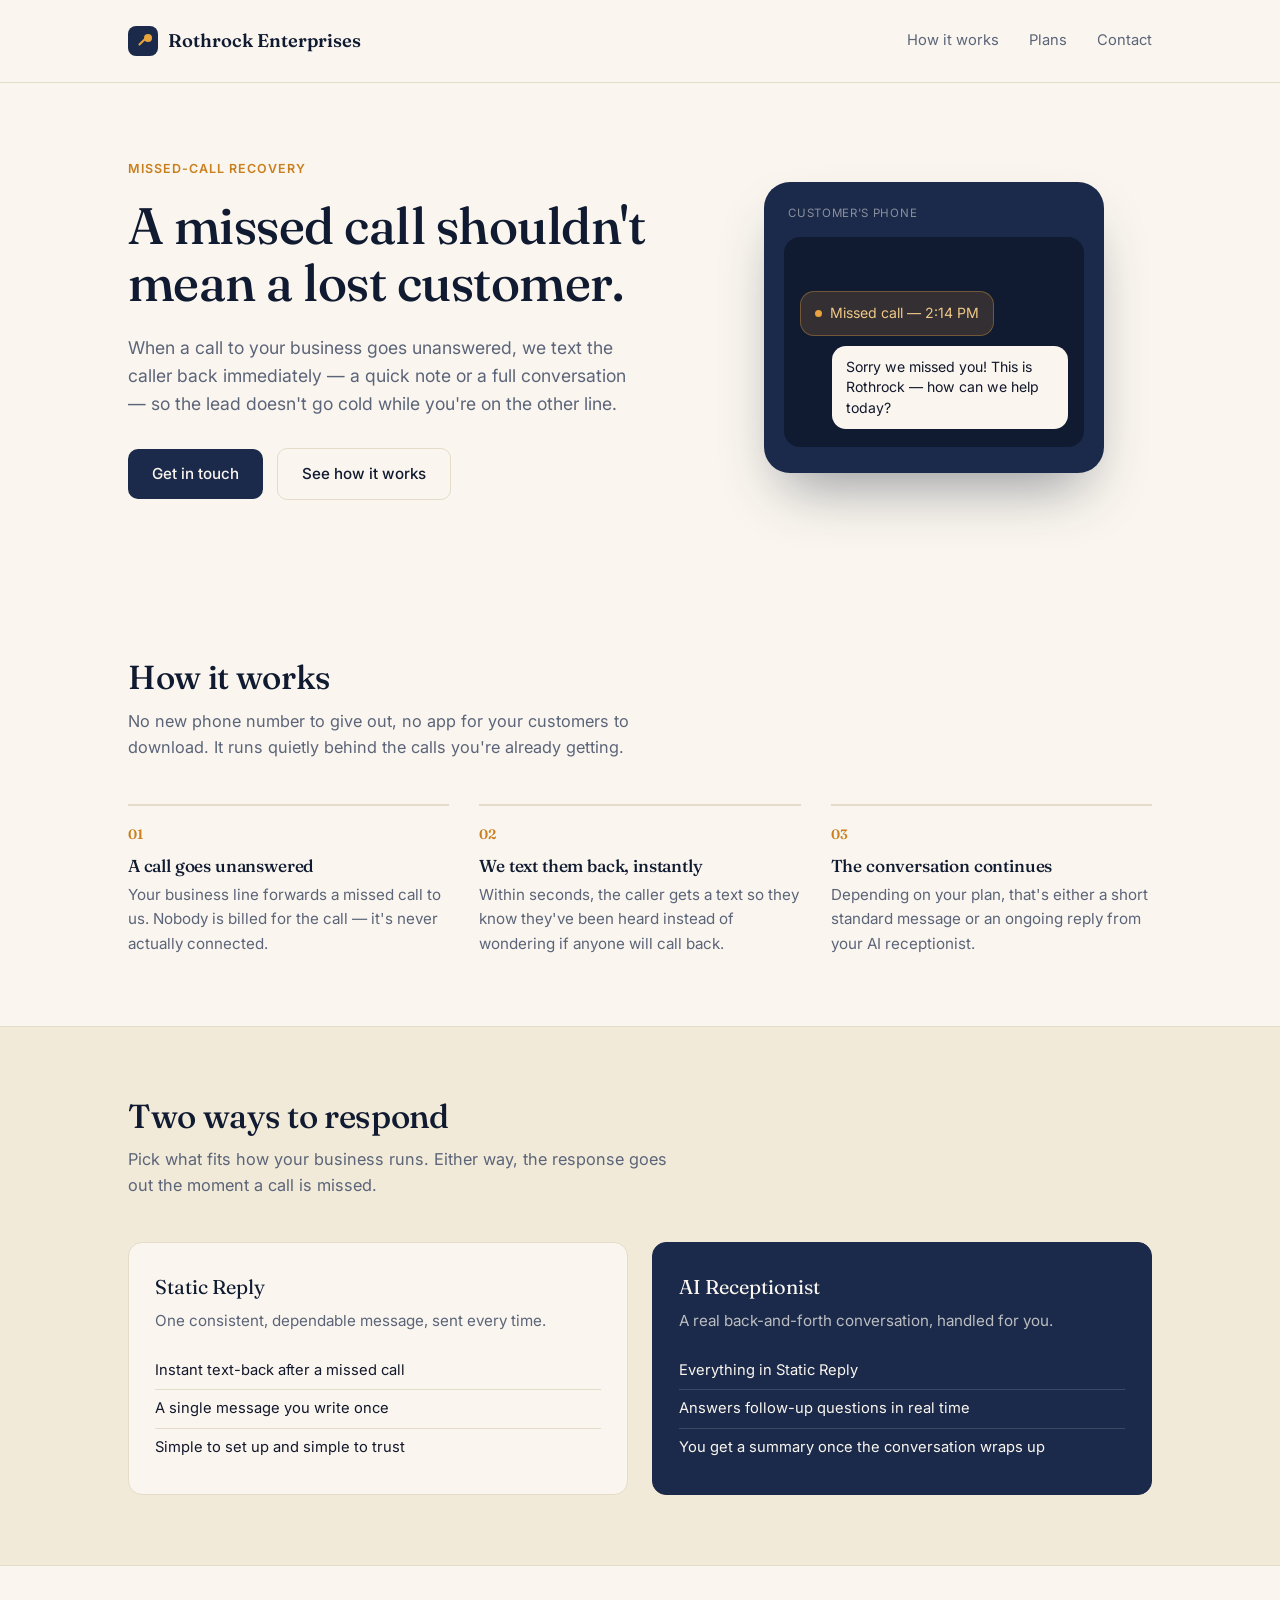
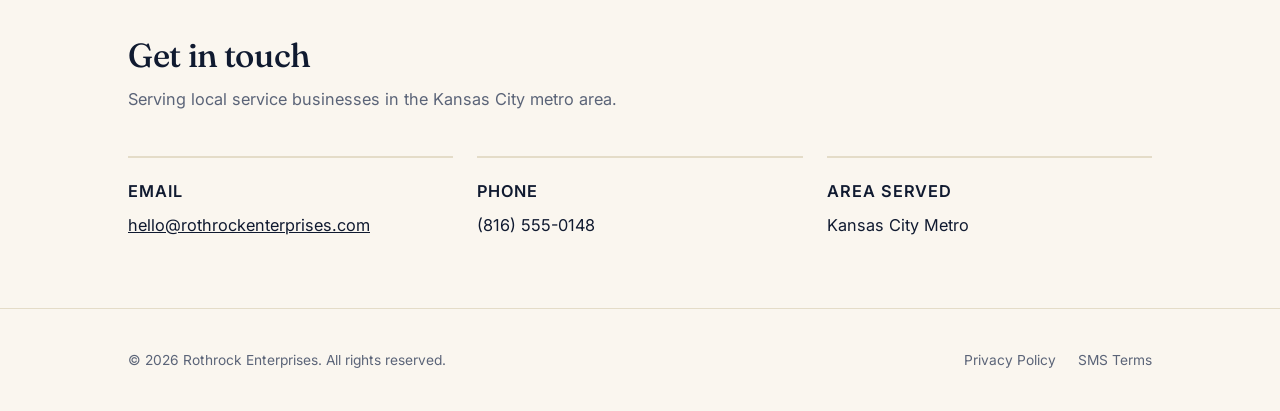
==== index.html @ ddaded7f "Add files via upload" ====
<!DOCTYPE html>
<html lang="en">
<head>
<meta charset="UTF-8">
<meta name="viewport" content="width=device-width, initial-scale=1.0">
<title>Rothrock Enterprises — Missed-Call Text-Back for Local Businesses</title>
<meta name="description" content="Rothrock Enterprises helps local service businesses text customers back the moment a call is missed, so no lead goes cold.">
<link rel="stylesheet" href="style.css">
</head>
<body>

<header class="site-header">
  <div class="container">
    <a class="brand" href="/">
      <span class="brand__mark" aria-hidden="true"></span>
      Rothrock Enterprises
    </a>
    <nav class="site-nav">
      <a href="#how-it-works">How it works</a>
      <a href="#plans">Plans</a>
      <a href="#contact">Contact</a>
    </nav>
  </div>
</header>

<section class="hero">
  <div class="container">
    <div>
      <span class="eyebrow">Missed-call recovery</span>
      <h1>A missed call shouldn't mean a lost customer.</h1>
      <p class="lead">
        When a call to your business goes unanswered, we text the caller back
        immediately — a quick note or a full conversation — so the lead
        doesn't go cold while you're on the other line.
      </p>
      <a class="btn" href="#contact">Get in touch</a>
      <a class="btn btn--ghost" href="#how-it-works">See how it works</a>
    </div>

    <div class="phone-mock" aria-hidden="true">
      <div class="phone-mock__label">Customer's phone</div>
      <div class="phone-mock__screen">
        <div class="bubble bubble--missed">
          <span class="bubble__dot"></span>
          Missed call — 2:14 PM
        </div>
        <div class="bubble bubble--sent">
          Sorry we missed you! This is Rothrock — how can we help today?
        </div>
      </div>
    </div>
  </div>
</section>

<section class="section" id="how-it-works">
  <div class="container">
    <div class="section-head">
      <h2>How it works</h2>
      <p>No new phone number to give out, no app for your customers to
        download. It runs quietly behind the calls you're already getting.</p>
    </div>

    <div class="steps">
      <div class="step">
        <span class="step__num">01</span>
        <h3>A call goes unanswered</h3>
        <p>Your business line forwards a missed call to us. Nobody is
          billed for the call — it's never actually connected.</p>
      </div>
      <div class="step">
        <span class="step__num">02</span>
        <h3>We text them back, instantly</h3>
        <p>Within seconds, the caller gets a text so they know they've been
          heard instead of wondering if anyone will call back.</p>
      </div>
      <div class="step">
        <span class="step__num">03</span>
        <h3>The conversation continues</h3>
        <p>Depending on your plan, that's either a short standard message
          or an ongoing reply from your AI receptionist.</p>
      </div>
    </div>
  </div>
</section>

<section class="section section--alt" id="plans">
  <div class="container">
    <div class="section-head">
      <h2>Two ways to respond</h2>
      <p>Pick what fits how your business runs. Either way, the response
        goes out the moment a call is missed.</p>
    </div>

    <div class="tiers">
      <div class="tier">
        <div class="tier__name">Static Reply</div>
        <p class="tier__desc">One consistent, dependable message, sent
          every time.</p>
        <ul>
          <li>Instant text-back after a missed call</li>
          <li>A single message you write once</li>
          <li>Simple to set up and simple to trust</li>
        </ul>
      </div>
      <div class="tier tier--featured">
        <div class="tier__name">AI Receptionist</div>
        <p class="tier__desc">A real back-and-forth conversation, handled
          for you.</p>
        <ul>
          <li>Everything in Static Reply</li>
          <li>Answers follow-up questions in real time</li>
          <li>You get a summary once the conversation wraps up</li>
        </ul>
      </div>
    </div>
  </div>
</section>

<section class="section" id="contact">
  <div class="container">
    <div class="section-head">
      <h2>Get in touch</h2>
      <p>Serving local service businesses in the Kansas City metro area.</p>
    </div>

    <div class="contact-grid">
      <div class="contact-card">
        <span class="contact-card__label">Email</span>
        <a href="mailto:hello@rothrockenterprises.com">hello@rothrockenterprises.com</a>
      </div>
      <div class="contact-card">
        <span class="contact-card__label">Phone</span>
        <span>(816) 555-0148</span>
      </div>
      <div class="contact-card">
        <span class="contact-card__label">Area served</span>
        <span>Kansas City Metro</span>
      </div>
    </div>
  </div>
</section>

<footer class="site-footer">
  <div class="container">
    <p>&copy; 2026 Rothrock Enterprises. All rights reserved.</p>
    <div class="footer-links">
      <a href="privacy.html">Privacy Policy</a>
      <a href="terms.html">SMS Terms</a>
    </div>
  </div>
</footer>

</body>
</html>
---- style.css ----
@import url('https://fonts.googleapis.com/css2?family=Fraunces:opsz,wght@9..144,400;9..144,500;9..144,600&family=Inter:wght@400;500;600&display=swap');

:root {
  --ink: #12172B;
  --navy: #1B2A4A;
  --navy-deep: #101A30;
  --amber: #E8A33D;
  --amber-deep: #C97F1E;
  --paper: #FAF6EF;
  --paper-alt: #F1EAD9;
  --slate: #5B6478;
  --line: #E4DCC8;
  --line-dark: rgba(255,255,255,0.14);
  --radius: 10px;
}

* { box-sizing: border-box; }

html { scroll-behavior: smooth; }

body {
  margin: 0;
  background: var(--paper);
  color: var(--ink);
  font-family: 'Inter', -apple-system, BlinkMacSystemFont, sans-serif;
  font-size: 16px;
  line-height: 1.6;
  -webkit-font-smoothing: antialiased;
}

h1, h2, h3 {
  font-family: 'Fraunces', Georgia, serif;
  font-weight: 500;
  line-height: 1.12;
  letter-spacing: -0.01em;
  margin: 0;
  color: var(--navy-deep);
}

p { margin: 0 0 1em; color: var(--ink); }

a { color: inherit; }

.container {
  max-width: 1080px;
  margin: 0 auto;
  padding: 0 28px;
}

/* ---------- Header ---------- */

.site-header {
  padding: 26px 0;
  border-bottom: 1px solid var(--line);
}

.site-header .container {
  display: flex;
  align-items: center;
  justify-content: space-between;
}

.brand {
  display: flex;
  align-items: center;
  gap: 10px;
  font-family: 'Fraunces', serif;
  font-weight: 600;
  font-size: 1.15rem;
  color: var(--navy-deep);
  text-decoration: none;
}

.brand__mark {
  width: 30px;
  height: 30px;
  border-radius: 8px;
  background: var(--navy);
  position: relative;
  flex-shrink: 0;
}

.brand__mark::before,
.brand__mark::after {
  content: '';
  position: absolute;
  background: var(--amber);
}

.brand__mark::before {
  width: 12px;
  height: 2px;
  top: 14px;
  left: 9px;
  border-radius: 2px;
  transform: rotate(-45deg);
}

.brand__mark::after {
  width: 8px;
  height: 8px;
  border-radius: 50%;
  top: 8px;
  right: 6px;
}

nav.site-nav {
  display: flex;
  gap: 30px;
  font-size: 0.92rem;
}

nav.site-nav a {
  text-decoration: none;
  color: var(--slate);
}

nav.site-nav a:hover { color: var(--navy-deep); }

/* ---------- Hero ---------- */

.hero {
  padding: 72px 0 88px;
}

.hero .container {
  display: grid;
  grid-template-columns: 1.1fr 0.9fr;
  gap: 56px;
  align-items: center;
}

.eyebrow {
  display: inline-block;
  font-size: 0.78rem;
  letter-spacing: 0.08em;
  text-transform: uppercase;
  color: var(--amber-deep);
  font-weight: 600;
  margin-bottom: 18px;
}

.hero h1 {
  font-size: clamp(2.2rem, 4.2vw, 3.2rem);
  margin-bottom: 22px;
}

.hero p.lead {
  font-size: 1.1rem;
  color: var(--slate);
  max-width: 46ch;
  margin-bottom: 30px;
}

.btn {
  display: inline-flex;
  align-items: center;
  gap: 8px;
  background: var(--navy);
  color: var(--paper);
  text-decoration: none;
  padding: 13px 24px;
  border-radius: var(--radius);
  font-size: 0.95rem;
  font-weight: 500;
  transition: background 0.15s ease;
}

.btn:hover { background: var(--navy-deep); }

.btn--ghost {
  background: transparent;
  color: var(--navy-deep);
  border: 1px solid var(--line);
  margin-left: 10px;
}

.btn--ghost:hover { border-color: var(--navy-deep); }

/* ---------- Phone mock (signature element) ---------- */

.phone-mock {
  background: var(--navy);
  border-radius: 26px;
  padding: 22px 20px 26px;
  width: 100%;
  max-width: 340px;
  margin: 0 auto;
  box-shadow: 0 30px 60px -20px rgba(16, 26, 48, 0.45);
  position: relative;
}

.phone-mock__label {
  color: rgba(250, 246, 239, 0.5);
  font-size: 0.72rem;
  letter-spacing: 0.06em;
  text-transform: uppercase;
  margin-bottom: 14px;
  padding-left: 4px;
}

.phone-mock__screen {
  background: var(--navy-deep);
  border-radius: 16px;
  padding: 18px 16px;
  min-height: 210px;
  display: flex;
  flex-direction: column;
  justify-content: flex-end;
  gap: 10px;
}

.bubble {
  border-radius: 14px;
  padding: 11px 14px;
  font-size: 0.88rem;
  line-height: 1.45;
  opacity: 0;
  transform: translateY(6px);
  animation: bubble-in 0.5s ease forwards;
}

.bubble--missed {
  background: rgba(232, 163, 61, 0.16);
  border: 1px solid rgba(232, 163, 61, 0.35);
  color: #F0C888;
  display: flex;
  align-items: center;
  gap: 8px;
  align-self: flex-start;
  animation-delay: 0.3s;
}

.bubble__dot {
  width: 7px;
  height: 7px;
  border-radius: 50%;
  background: var(--amber);
  flex-shrink: 0;
  animation: pulse 1.8s ease-in-out infinite;
}

.bubble--sent {
  background: var(--paper);
  color: var(--ink);
  align-self: flex-end;
  max-width: 88%;
  animation-delay: 1.5s;
}

@keyframes bubble-in {
  to { opacity: 1; transform: translateY(0); }
}

@keyframes pulse {
  0%, 100% { opacity: 1; }
  50% { opacity: 0.35; }
}

@media (prefers-reduced-motion: reduce) {
  .bubble { animation: none; opacity: 1; transform: none; }
  .bubble__dot { animation: none; }
}

/* ---------- Sections ---------- */

.section {
  padding: 70px 0;
}

.section--alt {
  background: var(--paper-alt);
  border-top: 1px solid var(--line);
  border-bottom: 1px solid var(--line);
}

.section-head {
  max-width: 56ch;
  margin-bottom: 44px;
}

.section-head h2 {
  font-size: clamp(1.6rem, 2.6vw, 2.1rem);
  margin-bottom: 12px;
}

.section-head p {
  color: var(--slate);
  font-size: 1.02rem;
  margin: 0;
}

/* Steps */

.steps {
  display: grid;
  grid-template-columns: repeat(3, 1fr);
  gap: 30px;
}

.step {
  padding-top: 18px;
  border-top: 2px solid var(--line);
}

.step__num {
  font-family: 'Fraunces', serif;
  font-size: 0.85rem;
  color: var(--amber-deep);
  font-weight: 600;
  margin-bottom: 10px;
  display: block;
}

.step h3 {
  font-size: 1.08rem;
  margin-bottom: 8px;
}

.step p { color: var(--slate); font-size: 0.95rem; margin: 0; }

/* Tiers */

.tiers {
  display: grid;
  grid-template-columns: 1fr 1fr;
  gap: 24px;
}

.tier {
  background: var(--paper);
  border: 1px solid var(--line);
  border-radius: 14px;
  padding: 28px 26px;
}

.tier--featured {
  background: var(--navy);
  border-color: var(--navy);
}

.tier__name {
  font-family: 'Fraunces', serif;
  font-size: 1.25rem;
  color: var(--navy-deep);
  margin-bottom: 6px;
}

.tier--featured .tier__name { color: var(--paper); }

.tier__desc {
  color: var(--slate);
  font-size: 0.95rem;
  margin-bottom: 18px;
}

.tier--featured .tier__desc { color: rgba(250, 246, 239, 0.72); }

.tier ul {
  list-style: none;
  padding: 0;
  margin: 0;
  font-size: 0.92rem;
}

.tier li {
  padding: 7px 0;
  border-top: 1px solid var(--line);
  color: var(--ink);
}

.tier--featured li {
  border-top: 1px solid var(--line-dark);
  color: var(--paper);
}

.tier li:first-child { border-top: none; }

/* Contact */

.contact-grid {
  display: grid;
  grid-template-columns: repeat(3, 1fr);
  gap: 24px;
}

.contact-card {
  padding: 20px 0 0;
  border-top: 2px solid var(--line);
}

.contact-card__label {
  font-size: 0.78rem;
  letter-spacing: 0.06em;
  text-transform: uppercase;
  color: var(--amber-deep);
  font-weight: 600;
  display: block;
  margin-bottom: 8px;
}

.contact-card a, .contact-card span {
  font-size: 1.02rem;
  color: var(--navy-deep);
}

/* ---------- Footer ---------- */

.site-footer {
  padding: 40px 0;
  border-top: 1px solid var(--line);
}

.site-footer .container {
  display: flex;
  align-items: center;
  justify-content: space-between;
  flex-wrap: wrap;
  gap: 16px;
}

.site-footer p {
  color: var(--slate);
  font-size: 0.86rem;
  margin: 0;
}

.footer-links {
  display: flex;
  gap: 22px;
  font-size: 0.86rem;
}

.footer-links a {
  text-decoration: none;
  color: var(--slate);
}

.footer-links a:hover { color: var(--navy-deep); }

/* ---------- Legal pages ---------- */

.legal {
  padding: 60px 0 90px;
  max-width: 720px;
  margin: 0 auto;
}

.legal h1 {
  font-size: clamp(1.9rem, 3.4vw, 2.5rem);
  margin-bottom: 8px;
}

.legal .updated {
  color: var(--slate);
  font-size: 0.88rem;
  margin-bottom: 40px;
}

.legal h2 {
  font-size: 1.15rem;
  margin: 36px 0 12px;
}

.legal p, .legal li { color: var(--ink); font-size: 0.98rem; }

.legal ul { padding-left: 20px; }

.legal li { margin-bottom: 6px; }

.legal a { color: var(--navy-deep); text-decoration: underline; }

/* ---------- Responsive ---------- */

@media (max-width: 800px) {
  .hero .container { grid-template-columns: 1fr; }
  .phone-mock { margin: 0; max-width: 300px; }
  .steps, .tiers, .contact-grid { grid-template-columns: 1fr; }
  nav.site-nav { display: none; }
}
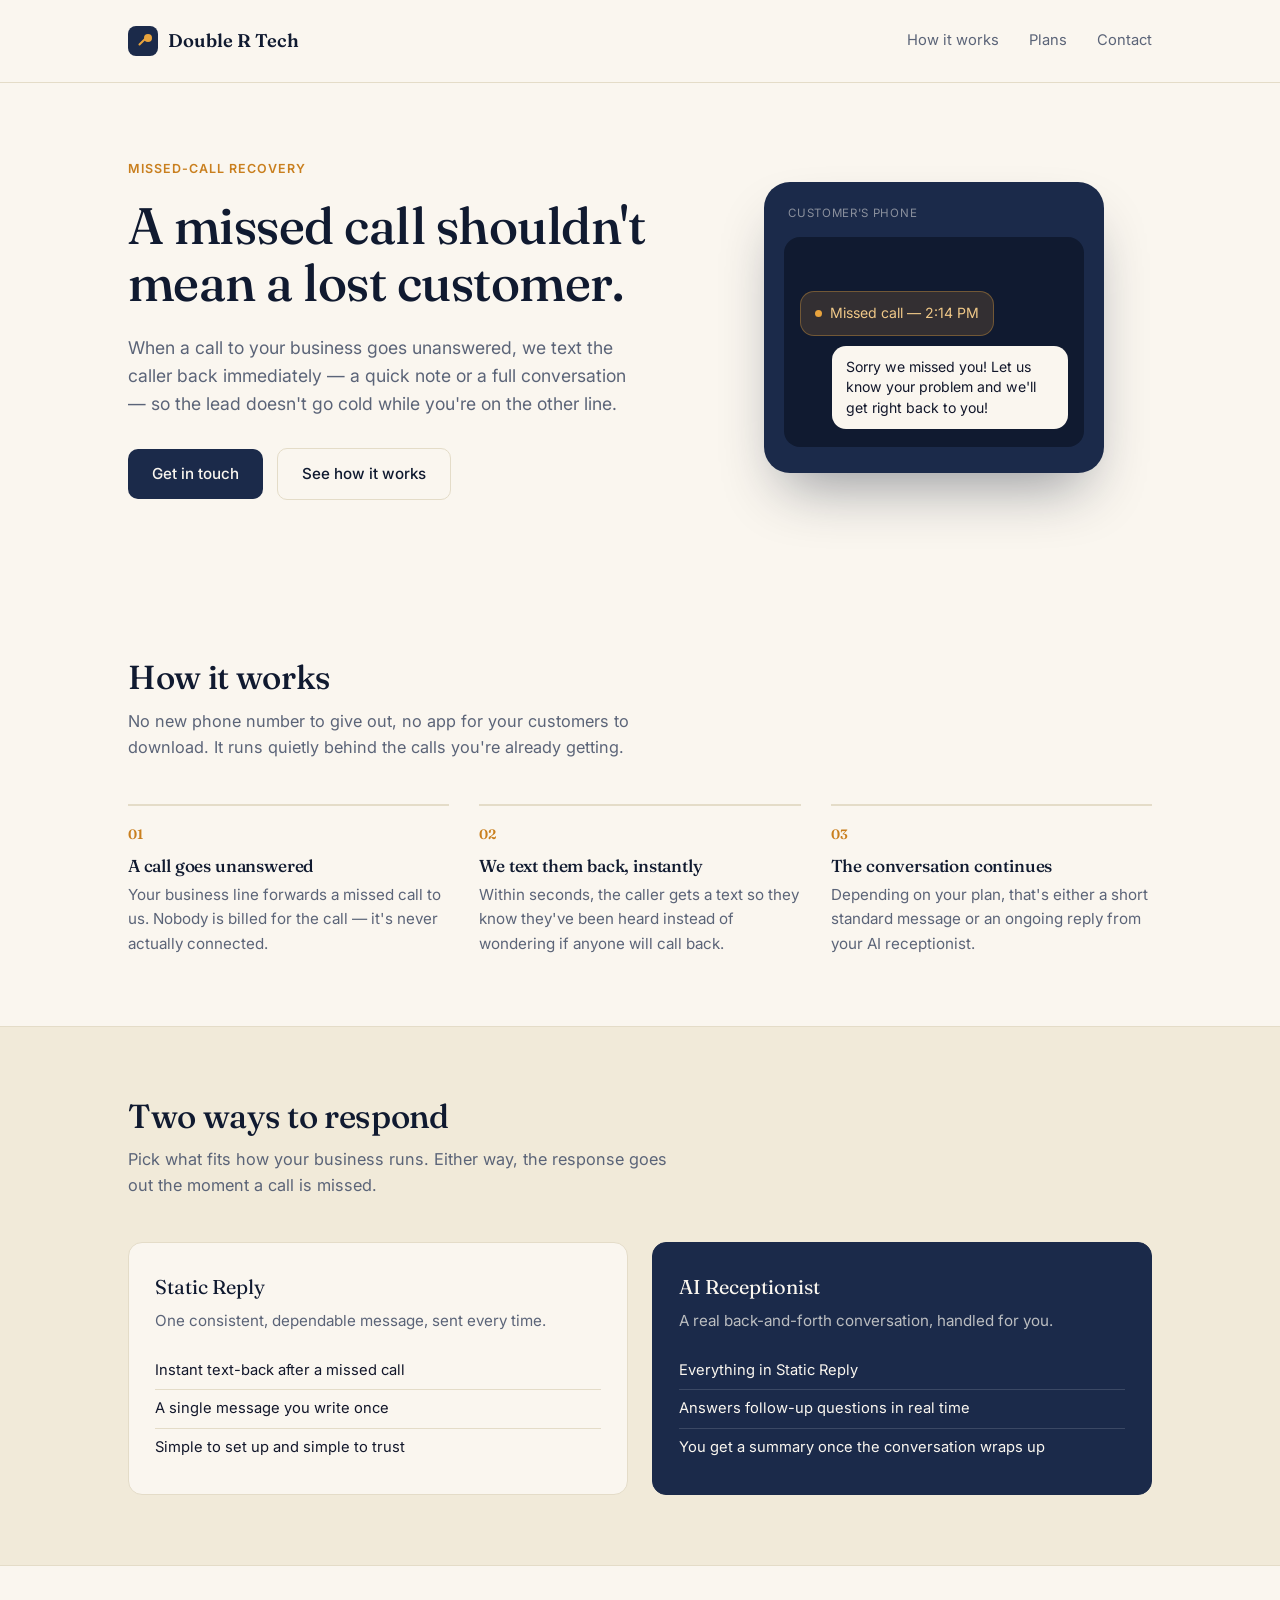
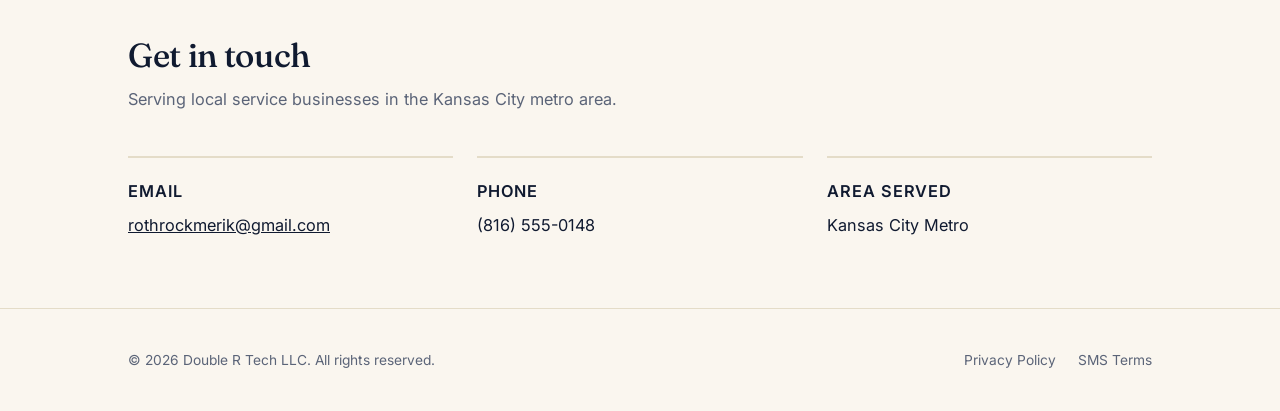
==== commit 1c631dfb: "Update index.html" ====
--- a/index.html
+++ b/index.html
@@ -3,7 +3,7 @@
 <head>
 <meta charset="UTF-8">
 <meta name="viewport" content="width=device-width, initial-scale=1.0">
-<title>Rothrock Enterprises — Missed-Call Text-Back for Local Businesses</title>
+<title>Double R Tech — Missed-Call Text-Back for Local Businesses</title>
 <meta name="description" content="Rothrock Enterprises helps local service businesses text customers back the moment a call is missed, so no lead goes cold.">
 <link rel="stylesheet" href="style.css">
 </head>
@@ -13,7 +13,7 @@
   <div class="container">
     <a class="brand" href="/">
       <span class="brand__mark" aria-hidden="true"></span>
-      Rothrock Enterprises
+      Double R Tech
     </a>
     <nav class="site-nav">
       <a href="#how-it-works">How it works</a>
@@ -45,7 +45,7 @@
           Missed call — 2:14 PM
         </div>
         <div class="bubble bubble--sent">
-          Sorry we missed you! This is Rothrock — how can we help today?
+          Sorry we missed you! Let us know your problem and we'll get right back to you!
         </div>
       </div>
     </div>
@@ -126,7 +126,7 @@
     <div class="contact-grid">
       <div class="contact-card">
         <span class="contact-card__label">Email</span>
-        <a href="mailto:hello@rothrockenterprises.com">hello@rothrockenterprises.com</a>
+        <a href="mailto:rothrockmerik@gmail.com">rothrockmerik@gmail.com</a>
       </div>
       <div class="contact-card">
         <span class="contact-card__label">Phone</span>
@@ -142,7 +142,7 @@
 
 <footer class="site-footer">
   <div class="container">
-    <p>&copy; 2026 Rothrock Enterprises. All rights reserved.</p>
+    <p>&copy; 2026 Double R Tech LLC. All rights reserved.</p>
     <div class="footer-links">
       <a href="privacy.html">Privacy Policy</a>
       <a href="terms.html">SMS Terms</a>
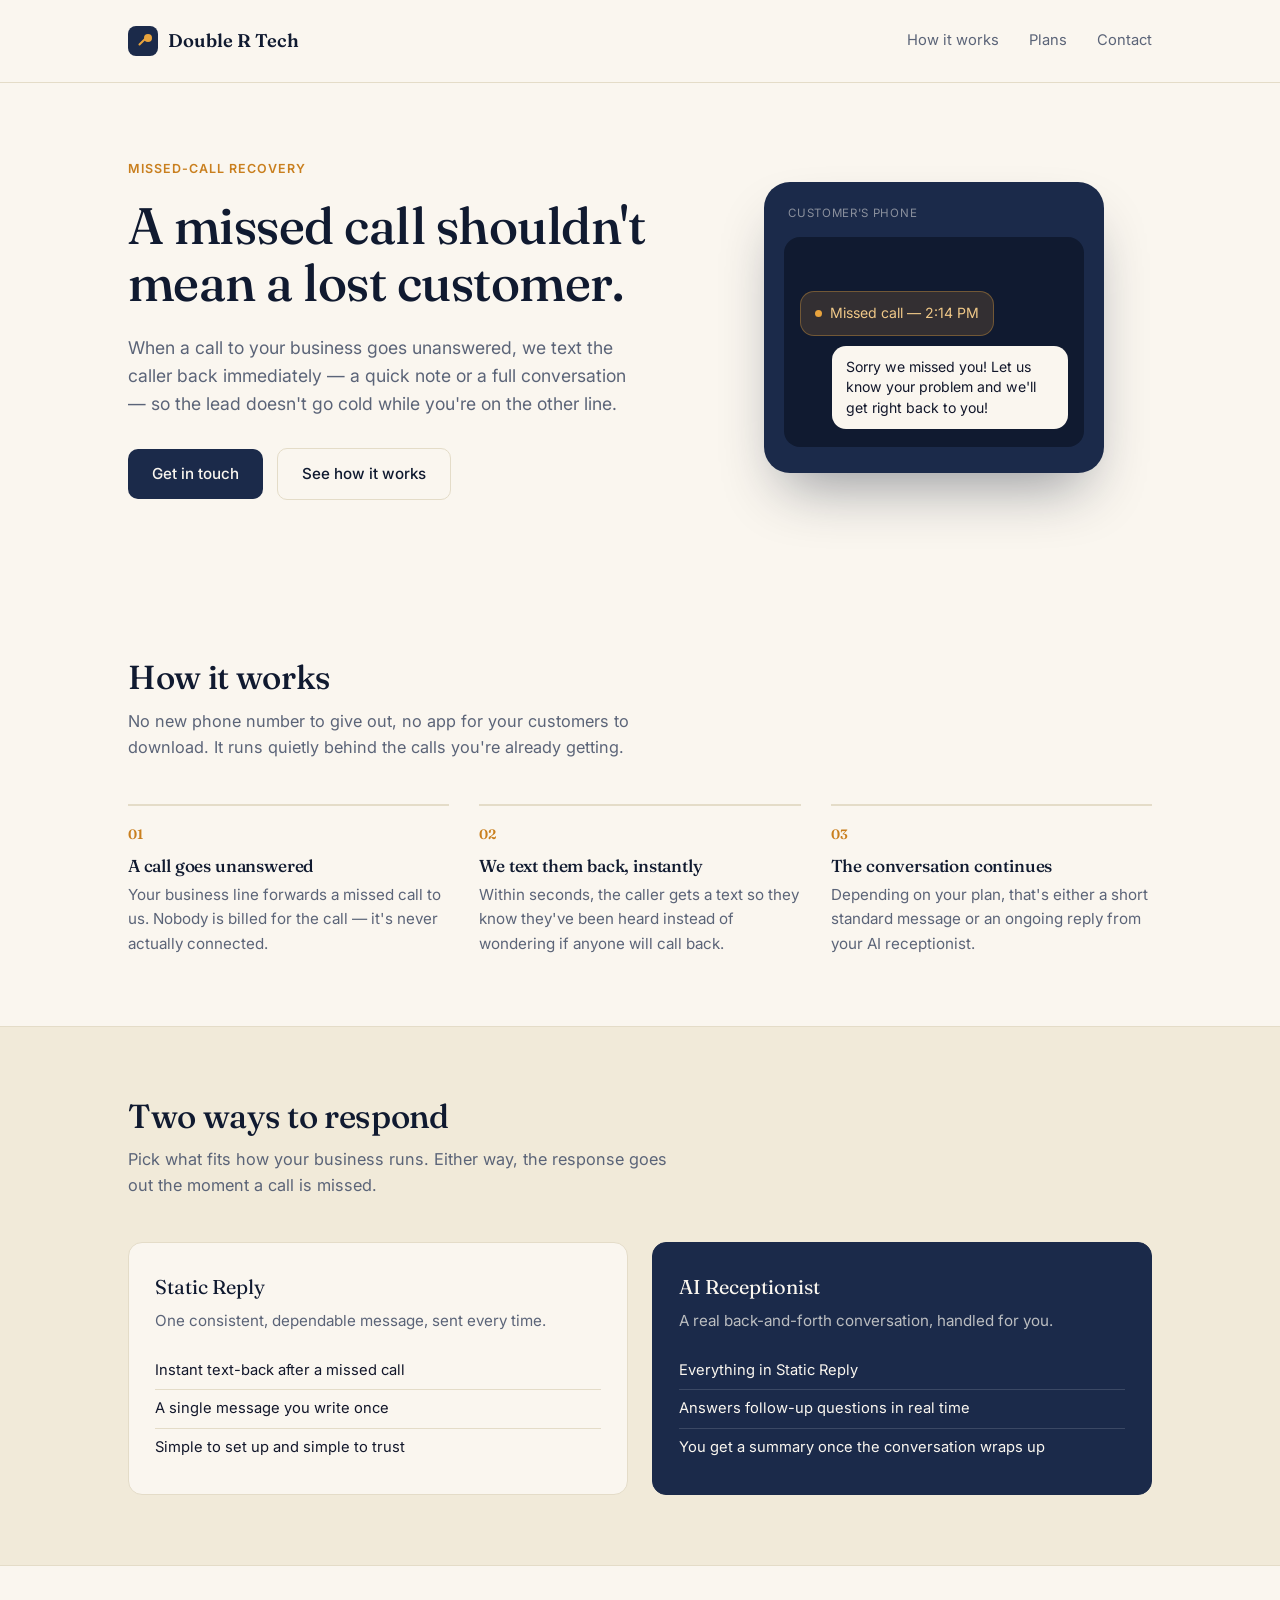
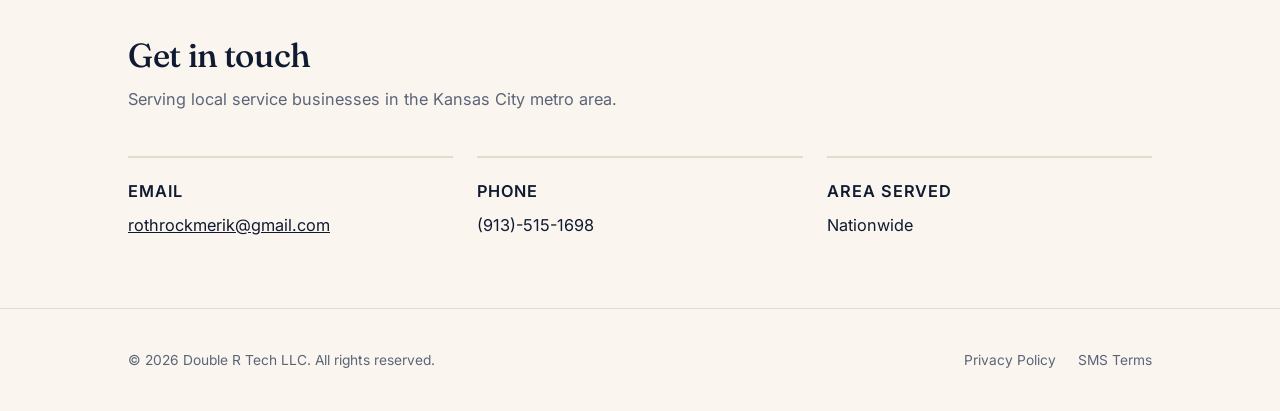
==== commit cffbf082: "Update index.html" ====
--- a/index.html
+++ b/index.html
@@ -130,11 +130,11 @@
       </div>
       <div class="contact-card">
         <span class="contact-card__label">Phone</span>
-        <span>(816) 555-0148</span>
+        <span>(913)-515-1698</span>
       </div>
       <div class="contact-card">
         <span class="contact-card__label">Area served</span>
-        <span>Kansas City Metro</span>
+        <span>Nationwide</span>
       </div>
     </div>
   </div>
